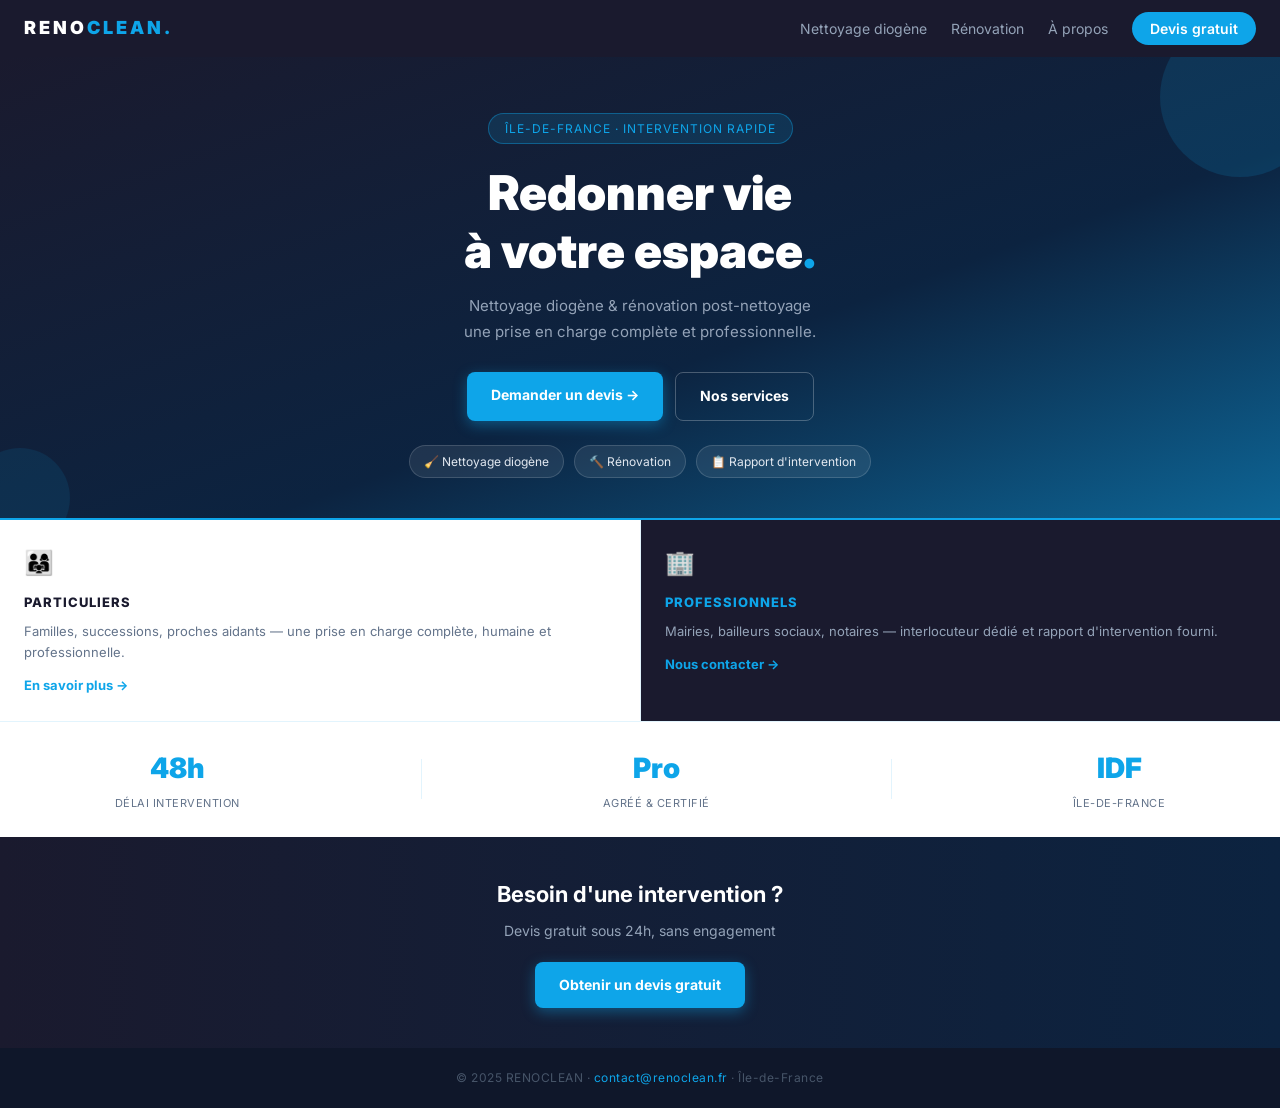
==== index.html @ 9c95c4c8 "init: site RENOCLEAN complet — 5 pages HTML/CSS/JS vanilla" ====
<!DOCTYPE html>
<html lang="fr">
<head>
  <meta charset="UTF-8">
  <meta name="viewport" content="width=device-width, initial-scale=1.0">
  <title>RENOCLEAN — Nettoyage diogène & rénovation en Île-de-France</title>
  <meta name="description" content="RENOCLEAN intervient en Île-de-France pour le nettoyage diogène et la rénovation post-nettoyage. Devis gratuit sous 24h.">
  <link rel="stylesheet" href="css/style.css">
</head>
<body>

  <nav class="nav">
    <a href="index.html" class="nav-logo">RENO<span>CLEAN</span><span>.</span></a>
    <button class="nav-toggle" id="nav-toggle" aria-expanded="false" aria-label="Menu">
      <span></span><span></span><span></span>
    </button>
    <ul class="nav-links" id="nav-menu">
      <li><a href="nettoyage-diogene.html">Nettoyage diogène</a></li>
      <li><a href="renovation.html">Rénovation</a></li>
      <li><a href="a-propos.html">À propos</a></li>
      <li><a href="devis.html" class="nav-cta">Devis gratuit</a></li>
    </ul>
  </nav>

  <section class="hero">
    <div class="hero-deco hero-deco--1"></div>
    <div class="hero-deco hero-deco--2"></div>
    <div class="hero-badge">Île-de-France · Intervention rapide</div>
    <h1 class="hero-title">Redonner vie<br>à votre espace<span>.</span></h1>
    <p class="hero-subtitle">Nettoyage diogène &amp; rénovation post-nettoyage<br>une prise en charge complète et professionnelle.</p>
    <div class="hero-actions">
      <a href="devis.html" class="btn btn--primary">Demander un devis →</a>
      <a href="#services" class="btn btn--outline">Nos services</a>
    </div>
    <div class="hero-tags">
      <span class="tag">🧹 Nettoyage diogène</span>
      <span class="tag">🔨 Rénovation</span>
      <span class="tag">📋 Rapport d'intervention</span>
    </div>
  </section>

  <section class="split" id="services">
    <div class="split-card split-card--light">
      <div class="split-icon">👨‍👩‍👧</div>
      <h2 class="split-title">Particuliers</h2>
      <p class="split-text">Familles, successions, proches aidants — une prise en charge complète, humaine et professionnelle.</p>
      <a href="nettoyage-diogene.html" class="split-link">En savoir plus →</a>
    </div>
    <div class="split-card split-card--dark">
      <div class="split-icon">🏢</div>
      <h2 class="split-title">Professionnels</h2>
      <p class="split-text">Mairies, bailleurs sociaux, notaires — interlocuteur dédié et rapport d'intervention fourni.</p>
      <a href="devis.html" class="split-link">Nous contacter →</a>
    </div>
  </section>

  <section class="stats">
    <div class="stat">
      <span class="stat-value">48h</span>
      <span class="stat-label">Délai intervention</span>
    </div>
    <div class="stat-divider"></div>
    <div class="stat">
      <span class="stat-value">Pro</span>
      <span class="stat-label">Agréé &amp; certifié</span>
    </div>
    <div class="stat-divider"></div>
    <div class="stat">
      <span class="stat-value">IDF</span>
      <span class="stat-label">Île-de-France</span>
    </div>
  </section>

  <section class="cta-section">
    <h2 class="cta-title">Besoin d'une intervention ?</h2>
    <p class="cta-sub">Devis gratuit sous 24h, sans engagement</p>
    <a href="devis.html" class="btn btn--primary">Obtenir un devis gratuit</a>
  </section>

  <footer class="footer">
    © 2025 RENOCLEAN · <a href="mailto:contact@renoclean.fr">contact@renoclean.fr</a> · Île-de-France
  </footer>

  <script src="js/main.js"></script>
</body>
</html>
---- css/style.css ----
@import url('https://fonts.googleapis.com/css2?family=Inter:wght@400;600;700;900&display=swap');

:root {
  --color-dark: #1A1A2E;
  --color-accent: #0EA5E9;
  --color-bg-light: #F0F9FF;
  --color-bg-secondary: #E2F4FD;
  --color-text-muted: #64748b;
  --color-text-light: #94a3b8;
  --font: 'Inter', sans-serif;
  --radius: 8px;
  --radius-pill: 20px;
}

*, *::before, *::after { box-sizing: border-box; margin: 0; padding: 0; }

body {
  font-family: var(--font);
  background: var(--color-bg-light);
  color: var(--color-dark);
  line-height: 1.6;
}

a { text-decoration: none; color: inherit; }
img { max-width: 100%; display: block; }

/* ===== NAV ===== */
.nav {
  background: var(--color-dark);
  padding: 14px 24px;
  display: flex;
  justify-content: space-between;
  align-items: center;
  position: sticky;
  top: 0;
  z-index: 100;
}

.nav-logo {
  color: white;
  font-weight: 900;
  font-size: 18px;
  letter-spacing: 3px;
}

.nav-logo span { color: var(--color-accent); }

.nav-links {
  display: flex;
  gap: 24px;
  align-items: center;
  list-style: none;
}

.nav-links a {
  color: #94a3b8;
  font-size: 14px;
  transition: color 0.2s;
}

.nav-links a:hover { color: white; }

.nav-cta {
  background: var(--color-accent);
  color: white !important;
  font-size: 13px;
  padding: 8px 18px;
  border-radius: var(--radius-pill);
  font-weight: 600;
  transition: opacity 0.2s;
}

.nav-cta:hover { opacity: 0.85; }

.nav-toggle {
  display: none;
  flex-direction: column;
  gap: 5px;
  background: none;
  border: none;
  cursor: pointer;
  padding: 4px;
}

.nav-toggle span {
  display: block;
  width: 24px;
  height: 2px;
  background: white;
  border-radius: 2px;
}

@media (max-width: 768px) {
  .nav-toggle { display: flex; }
  .nav-links {
    display: none;
    flex-direction: column;
    position: absolute;
    top: 56px;
    left: 0;
    right: 0;
    background: var(--color-dark);
    padding: 16px 24px 24px;
    gap: 16px;
  }
  .nav-links.open { display: flex; }
}

/* ===== FOOTER ===== */
.footer {
  background: #0f172a;
  padding: 20px 24px;
  text-align: center;
  color: #475569;
  font-size: 12px;
  letter-spacing: 0.5px;
}

.footer a { color: var(--color-accent); }

/* ===== BOUTONS ===== */
.btn {
  display: inline-block;
  padding: 12px 24px;
  border-radius: var(--radius);
  font-size: 14px;
  font-weight: 700;
  cursor: pointer;
  transition: opacity 0.2s, transform 0.1s;
}
.btn:hover { opacity: 0.88; transform: translateY(-1px); }

.btn--primary {
  background: var(--color-accent);
  color: white;
  box-shadow: 0 4px 14px rgba(14,165,233,0.4);
}

.btn--outline {
  border: 1px solid rgba(255,255,255,0.25);
  color: white;
}

/* ===== HERO (accueil) ===== */
.hero {
  background: linear-gradient(160deg, #1A1A2E 0%, #0c2340 60%, #0EA5E9 140%);
  padding: 56px 24px 40px;
  text-align: center;
  position: relative;
  overflow: hidden;
}

.hero-deco {
  position: absolute;
  border-radius: 50%;
  pointer-events: none;
}
.hero-deco--1 { top: -40px; right: -40px; width: 160px; height: 160px; background: rgba(14,165,233,0.15); }
.hero-deco--2 { bottom: -30px; left: -30px; width: 100px; height: 100px; background: rgba(14,165,233,0.10); }

.hero-badge {
  display: inline-block;
  background: rgba(14,165,233,0.15);
  border: 1px solid rgba(14,165,233,0.4);
  color: var(--color-accent);
  font-size: 12px;
  padding: 5px 16px;
  border-radius: var(--radius-pill);
  letter-spacing: 1px;
  text-transform: uppercase;
  margin-bottom: 20px;
}

.hero-title {
  color: white;
  font-size: clamp(28px, 5vw, 48px);
  font-weight: 900;
  line-height: 1.2;
  position: relative;
}
.hero-title span { color: var(--color-accent); }

.hero-subtitle {
  color: var(--color-text-light);
  font-size: 15px;
  margin-top: 14px;
  line-height: 1.7;
}

.hero-actions {
  display: flex;
  gap: 12px;
  justify-content: center;
  flex-wrap: wrap;
  margin-top: 28px;
}

.hero-tags {
  display: flex;
  gap: 10px;
  justify-content: center;
  flex-wrap: wrap;
  margin-top: 24px;
}

.tag {
  background: rgba(255,255,255,0.08);
  border: 1px solid rgba(255,255,255,0.15);
  color: #e2e8f0;
  font-size: 12px;
  padding: 6px 14px;
  border-radius: var(--radius-pill);
}

/* ===== SPLIT ===== */
.split {
  display: flex;
  border-top: 2px solid var(--color-accent);
}

.split-card { flex: 1; padding: 24px; }
.split-card--light { background: white; border-right: 1px solid var(--color-bg-secondary); }
.split-card--dark  { background: var(--color-dark); }

.split-icon { font-size: 24px; margin-bottom: 10px; }

.split-title { font-size: 13px; font-weight: 800; text-transform: uppercase; letter-spacing: 1px; }
.split-card--light .split-title { color: var(--color-dark); }
.split-card--dark  .split-title { color: var(--color-accent); }

.split-text { font-size: 13px; margin-top: 8px; line-height: 1.6; }
.split-card--light .split-text { color: var(--color-text-muted); }
.split-card--dark  .split-text { color: var(--color-text-light); }

.split-link { display: inline-block; margin-top: 12px; color: var(--color-accent); font-size: 13px; font-weight: 700; }

/* ===== STATS ===== */
.stats {
  background: white;
  padding: 24px;
  display: flex;
  justify-content: space-around;
  align-items: center;
  border-top: 1px solid var(--color-bg-secondary);
}

.stat { text-align: center; }
.stat-value { display: block; font-size: 28px; font-weight: 900; color: var(--color-accent); }
.stat-label { display: block; font-size: 11px; color: var(--color-text-muted); text-transform: uppercase; letter-spacing: 0.5px; margin-top: 4px; }
.stat-divider { width: 1px; height: 40px; background: var(--color-bg-secondary); }

/* ===== CTA SECTION ===== */
.cta-section {
  background: linear-gradient(90deg, #1A1A2E, #0c2340);
  padding: 40px 24px;
  text-align: center;
}

.cta-title { color: white; font-size: 22px; font-weight: 700; }
.cta-sub { color: var(--color-text-light); font-size: 14px; margin-top: 8px; }
.cta-section .btn--primary { margin-top: 20px; }

/* ===== PAGE INTÉRIEURE ===== */
.hero-inner {
  background: linear-gradient(160deg, #1A1A2E 0%, #0c2340 100%);
  padding: 48px 24px 40px;
  text-align: center;
}

.hero-inner h1 { color: white; font-size: clamp(24px, 4vw, 40px); font-weight: 900; }
.hero-inner h1 span { color: var(--color-accent); }
.hero-inner p { color: var(--color-text-light); margin-top: 12px; font-size: 15px; max-width: 520px; margin-left: auto; margin-right: auto; }

.page-section { max-width: 800px; margin: 0 auto; padding: 48px 24px; }

.section-label {
  font-size: 11px;
  font-weight: 700;
  text-transform: uppercase;
  letter-spacing: 2px;
  color: var(--color-accent);
  margin-bottom: 12px;
}

.section-title { font-size: clamp(20px, 3vw, 28px); font-weight: 800; color: var(--color-dark); margin-bottom: 24px; }

/* ===== STEPS ===== */
.steps { display: flex; flex-direction: column; gap: 20px; }

.step {
  display: flex;
  gap: 16px;
  align-items: flex-start;
  background: white;
  border-radius: var(--radius);
  padding: 20px;
  border-left: 3px solid var(--color-accent);
}

.step-number {
  background: var(--color-accent);
  color: white;
  font-weight: 900;
  font-size: 14px;
  width: 32px;
  height: 32px;
  border-radius: 50%;
  display: flex;
  align-items: center;
  justify-content: center;
  flex-shrink: 0;
}

.step-content h3 { font-size: 15px; font-weight: 700; color: var(--color-dark); }
.step-content p  { font-size: 13px; color: var(--color-text-muted); margin-top: 4px; }

/* ===== FAQ ===== */
.faq { display: flex; flex-direction: column; gap: 12px; }

.faq-item {
  background: white;
  border-radius: var(--radius);
  padding: 18px 20px;
  border: 1px solid var(--color-bg-secondary);
}

.faq-item h3 { font-size: 14px; font-weight: 700; color: var(--color-dark); }
.faq-item p  { font-size: 13px; color: var(--color-text-muted); margin-top: 6px; line-height: 1.6; }

/* ===== CARDS SERVICES ===== */
.cards-grid {
  display: grid;
  grid-template-columns: repeat(auto-fit, minmax(220px, 1fr));
  gap: 16px;
}

.card {
  background: white;
  border-radius: var(--radius);
  padding: 20px;
  border: 1px solid var(--color-bg-secondary);
  transition: box-shadow 0.2s;
}

.card:hover { box-shadow: 0 4px 20px rgba(14,165,233,0.12); }
.card-icon { font-size: 28px; margin-bottom: 12px; }
.card h3 { font-size: 15px; font-weight: 700; color: var(--color-dark); }
.card p  { font-size: 13px; color: var(--color-text-muted); margin-top: 6px; line-height: 1.6; }

/* ===== FORMULAIRE ===== */
.form { display: flex; flex-direction: column; gap: 16px; max-width: 600px; }
.form-group { display: flex; flex-direction: column; gap: 6px; }

.form-group label { font-size: 13px; font-weight: 600; color: var(--color-dark); }

.form-group input,
.form-group select,
.form-group textarea {
  padding: 12px 14px;
  border: 1px solid #cbd5e1;
  border-radius: var(--radius);
  font-family: var(--font);
  font-size: 14px;
  color: var(--color-dark);
  background: white;
  transition: border-color 0.2s;
  width: 100%;
}

.form-group input:focus,
.form-group select:focus,
.form-group textarea:focus {
  outline: none;
  border-color: var(--color-accent);
  box-shadow: 0 0 0 3px rgba(14,165,233,0.1);
}

.form-group textarea { resize: vertical; min-height: 100px; }

.form-row { display: grid; grid-template-columns: 1fr 1fr; gap: 16px; }
@media (max-width: 600px) { .form-row { grid-template-columns: 1fr; } }

.form-submit { margin-top: 8px; align-self: flex-start; }

.form-success {
  display: none;
  background: #dcfce7;
  border: 1px solid #86efac;
  color: #166534;
  padding: 16px 20px;
  border-radius: var(--radius);
  font-size: 14px;
  font-weight: 600;
}
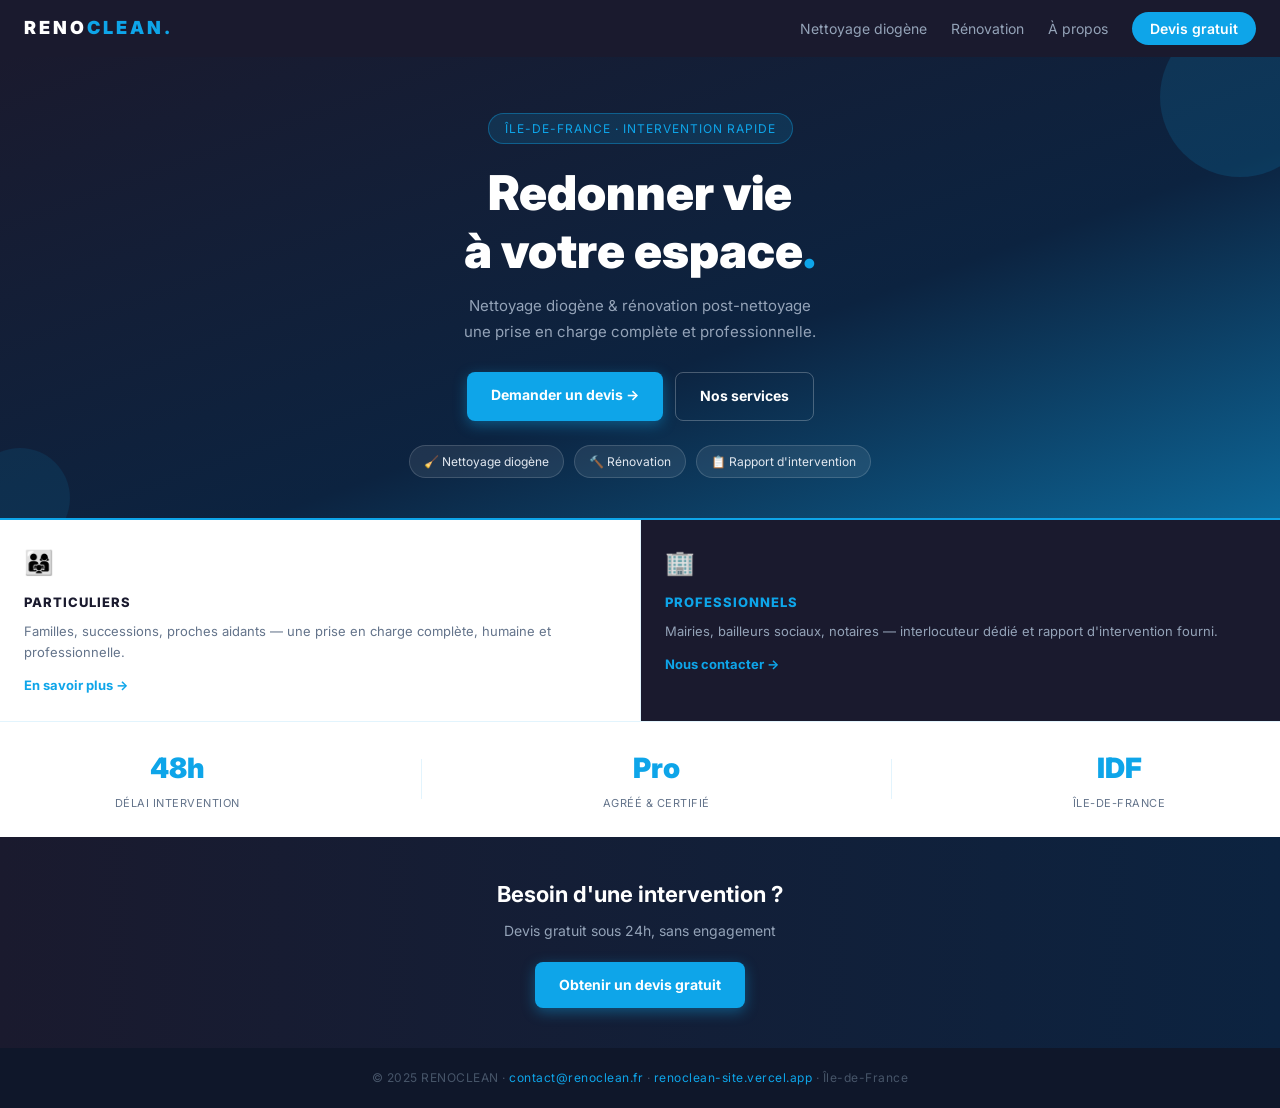
==== commit 094ad880: "chore: URL Vercel dans le footer de toutes les pages" ====
--- a/index.html
+++ b/index.html
@@ -78,7 +78,7 @@
   </section>
 
   <footer class="footer">
-    © 2025 RENOCLEAN · <a href="mailto:contact@renoclean.fr">contact@renoclean.fr</a> · Île-de-France
+    © 2025 RENOCLEAN · <a href="mailto:contact@renoclean.fr">contact@renoclean.fr</a> · <a href="https://renoclean-site.vercel.app">renoclean-site.vercel.app</a> · Île-de-France
   </footer>
 
   <script src="js/main.js"></script>
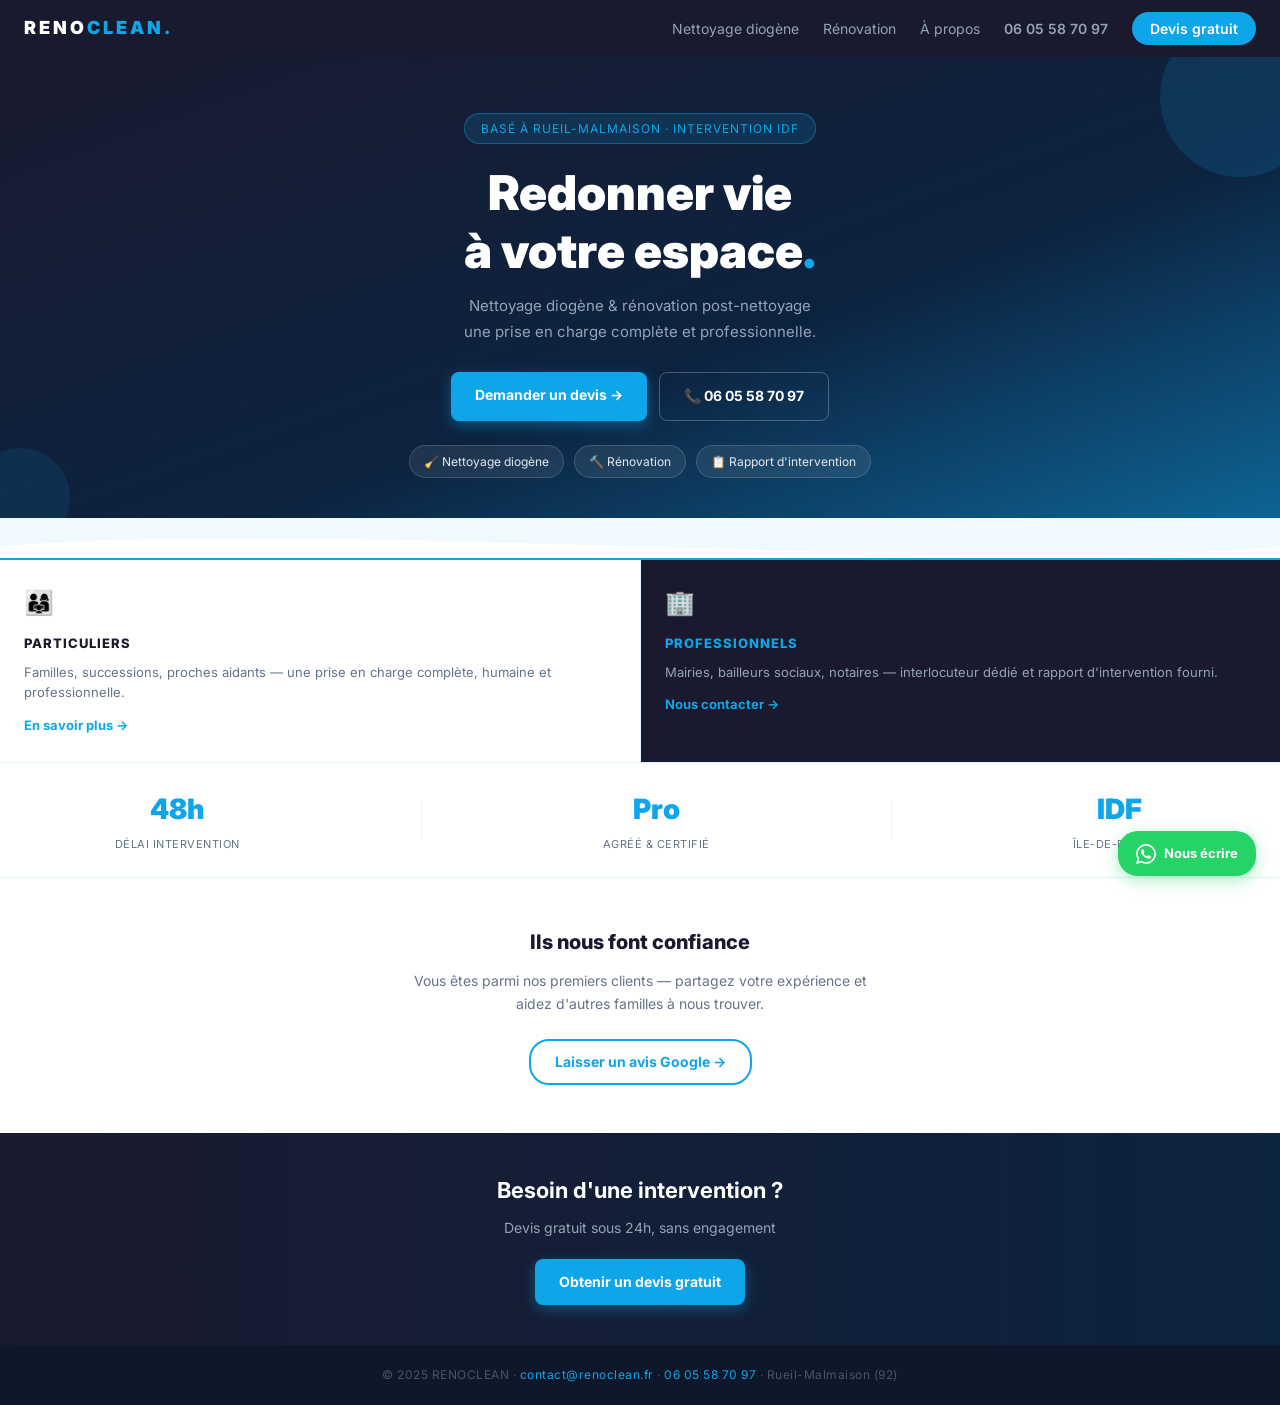
==== commit 7f74b508: "feat(v2): contenu réel, SEO, animations, WhatsApp, responsive mobile - Tel 06 05 58 70 97 cliquable " ====
--- a/index.html
+++ b/index.html
@@ -3,12 +3,42 @@
 <head>
   <meta charset="UTF-8">
   <meta name="viewport" content="width=device-width, initial-scale=1.0">
-  <title>RENOCLEAN — Nettoyage diogène & rénovation en Île-de-France</title>
-  <meta name="description" content="RENOCLEAN intervient en Île-de-France pour le nettoyage diogène et la rénovation post-nettoyage. Devis gratuit sous 24h.">
+  <title>RENOCLEAN Rueil-Malmaison — Nettoyage diogène & rénovation Île-de-France</title>
+  <meta name="description" content="RENOCLEAN, spécialiste du nettoyage diogène et de la rénovation post-nettoyage en Île-de-France. Basé à Rueil-Malmaison (92). Devis gratuit sous 24h, intervention rapide.">
+  <meta name="keywords" content="nettoyage diogène, nettoyage encombrement, remise en état logement, Rueil-Malmaison, Île-de-France, 92, nettoyage insalubrité, rénovation appartement">
+  <link rel="canonical" href="https://renoclean-site.vercel.app/">
+  <meta name="google-site-verification" content="A_REMPLIR">
+  <!-- Pixel Meta — à activer lors du lancement des campagnes
+  <script>
+    !function(f,b,e,v,n,t,s){if(f.fbq)return;n=f.fbq=function(){n.callMethod?n.callMethod.apply(n,arguments):n.queue.push(arguments)};if(!f._fbq)f._fbq=n;n.push=n;n.loaded=!0;n.version='2.0';n.queue=[];t=b.createElement(e);t.async=!0;t.src=v;s=b.getElementsByTagName(e)[0];s.parentNode.insertBefore(t,s)}(window,document,'script','https://connect.facebook.net/en_US/fbevents.js');
+    fbq('init', 'PIXEL_ID_A_REMPLIR');
+    fbq('track', 'PageView');
+  </script>
+  -->
+  <script type="application/ld+json">
+  {
+    "@context": "https://schema.org",
+    "@type": "LocalBusiness",
+    "name": "RENOCLEAN",
+    "telephone": "+33605587097",
+    "email": "contact@renoclean.fr",
+    "address": {
+      "@type": "PostalAddress",
+      "addressLocality": "Rueil-Malmaison",
+      "postalCode": "92500",
+      "addressCountry": "FR"
+    },
+    "areaServed": "Île-de-France",
+    "url": "https://renoclean-site.vercel.app",
+    "priceRange": "Sur devis",
+    "description": "Spécialiste du nettoyage diogène et de la rénovation post-nettoyage en Île-de-France."
+  }
+  </script>
   <link rel="stylesheet" href="css/style.css">
 </head>
 <body>
 
+  <!-- NAV -->
   <nav class="nav">
     <a href="index.html" class="nav-logo">RENO<span>CLEAN</span><span>.</span></a>
     <button class="nav-toggle" id="nav-toggle" aria-expanded="false" aria-label="Menu">
@@ -18,19 +48,21 @@
       <li><a href="nettoyage-diogene.html">Nettoyage diogène</a></li>
       <li><a href="renovation.html">Rénovation</a></li>
       <li><a href="a-propos.html">À propos</a></li>
-      <li><a href="devis.html" class="nav-cta">Devis gratuit</a></li>
+      <li><a href="tel:+33605587097" class="nav-tel">06 05 58 70 97</a></li>
+      <li><a href="devis.html" class="nav-cta btn--pulse">Devis gratuit</a></li>
     </ul>
   </nav>
 
+  <!-- HERO -->
   <section class="hero">
     <div class="hero-deco hero-deco--1"></div>
     <div class="hero-deco hero-deco--2"></div>
-    <div class="hero-badge">Île-de-France · Intervention rapide</div>
+    <div class="hero-badge">Basé à Rueil-Malmaison · Intervention IDF</div>
     <h1 class="hero-title">Redonner vie<br>à votre espace<span>.</span></h1>
     <p class="hero-subtitle">Nettoyage diogène &amp; rénovation post-nettoyage<br>une prise en charge complète et professionnelle.</p>
     <div class="hero-actions">
-      <a href="devis.html" class="btn btn--primary">Demander un devis →</a>
-      <a href="#services" class="btn btn--outline">Nos services</a>
+      <a href="devis.html" class="btn btn--primary btn--pulse">Demander un devis →</a>
+      <a href="tel:+33605587097" class="btn btn--outline">📞 06 05 58 70 97</a>
     </div>
     <div class="hero-tags">
       <span class="tag">🧹 Nettoyage diogène</span>
@@ -39,7 +71,15 @@
     </div>
   </section>
 
-  <section class="split" id="services">
+  <!-- WAVE -->
+  <span class="wave-divider">
+    <svg viewBox="0 0 1440 48" xmlns="http://www.w3.org/2000/svg" preserveAspectRatio="none">
+      <path d="M0,32 C360,0 1080,64 1440,32 L1440,48 L0,48 Z" fill="#ffffff"/>
+    </svg>
+  </span>
+
+  <!-- SPLIT particuliers / pros -->
+  <section class="split fade-in" id="services">
     <div class="split-card split-card--light">
       <div class="split-icon">👨‍👩‍👧</div>
       <h2 class="split-title">Particuliers</h2>
@@ -54,9 +94,10 @@
     </div>
   </section>
 
-  <section class="stats">
+  <!-- CHIFFRES CLÉS -->
+  <section class="stats fade-in">
     <div class="stat">
-      <span class="stat-value">48h</span>
+      <span class="stat-value counter" data-target="48" data-suffix="h">48h</span>
       <span class="stat-label">Délai intervention</span>
     </div>
     <div class="stat-divider"></div>
@@ -71,15 +112,44 @@
     </div>
   </section>
 
-  <section class="cta-section">
+  <!-- TÉMOIGNAGES -->
+  <section class="testimonials fade-in">
+    <h2 class="testimonials-title">Ils nous font confiance</h2>
+    <p class="testimonials-sub">Vous êtes parmi nos premiers clients — partagez votre expérience et aidez d'autres familles à nous trouver.</p>
+    <a href="https://g.page/r/A_REMPLIR/review" class="testimonials-cta" target="_blank" rel="noopener">Laisser un avis Google →</a>
+  </section>
+
+  <!-- GALERIE AVANT/APRÈS (cachée jusqu'à avoir des photos) -->
+  <section class="page-section hidden" id="galerie">
+    <p class="section-label">Avant / Après</p>
+    <h2 class="section-title">Nos interventions</h2>
+    <div class="gallery-grid">
+      <div class="gallery-item">
+        <div class="gallery-placeholder">Photo avant — à ajouter</div>
+      </div>
+      <div class="gallery-item">
+        <div class="gallery-placeholder">Photo après — à ajouter</div>
+      </div>
+    </div>
+  </section>
+
+  <!-- CTA FINAL -->
+  <section class="cta-section fade-in">
     <h2 class="cta-title">Besoin d'une intervention ?</h2>
     <p class="cta-sub">Devis gratuit sous 24h, sans engagement</p>
-    <a href="devis.html" class="btn btn--primary">Obtenir un devis gratuit</a>
+    <a href="devis.html" class="btn btn--primary btn--pulse">Obtenir un devis gratuit</a>
   </section>
 
+  <!-- FOOTER -->
   <footer class="footer">
-    © 2025 RENOCLEAN · <a href="mailto:contact@renoclean.fr">contact@renoclean.fr</a> · <a href="https://renoclean-site.vercel.app">renoclean-site.vercel.app</a> · Île-de-France
+    © 2025 RENOCLEAN · <a href="mailto:contact@renoclean.fr">contact@renoclean.fr</a> · <a href="tel:+33605587097">06 05 58 70 97</a> · Rueil-Malmaison (92)
   </footer>
+
+  <!-- WHATSAPP FLOTTANT -->
+  <a href="https://wa.me/33605587097?text=Bonjour%2C%20je%20souhaite%20un%20devis%20pour%20un%20nettoyage%20diog%C3%A8ne" class="whatsapp-float" target="_blank" rel="noopener" aria-label="Nous écrire sur WhatsApp">
+    <svg viewBox="0 0 24 24" fill="currentColor" xmlns="http://www.w3.org/2000/svg"><path d="M17.472 14.382c-.297-.149-1.758-.867-2.03-.967-.273-.099-.471-.148-.67.15-.197.297-.767.966-.94 1.164-.173.199-.347.223-.644.075-.297-.15-1.255-.463-2.39-1.475-.883-.788-1.48-1.761-1.653-2.059-.173-.297-.018-.458.13-.606.134-.133.298-.347.446-.52.149-.174.198-.298.298-.497.099-.198.05-.371-.025-.52-.075-.149-.669-1.612-.916-2.207-.242-.579-.487-.5-.669-.51-.173-.008-.371-.01-.57-.01-.198 0-.52.074-.792.372-.272.297-1.04 1.016-1.04 2.479 0 1.462 1.065 2.875 1.213 3.074.149.198 2.096 3.2 5.077 4.487.709.306 1.262.489 1.694.625.712.227 1.36.195 1.871.118.571-.085 1.758-.719 2.006-1.413.248-.694.248-1.289.173-1.413-.074-.124-.272-.198-.57-.347m-5.421 7.403h-.004a9.87 9.87 0 01-5.031-1.378l-.361-.214-3.741.982.998-3.648-.235-.374a9.86 9.86 0 01-1.51-5.26c.001-5.45 4.436-9.884 9.888-9.884 2.64 0 5.122 1.03 6.988 2.898a9.825 9.825 0 012.893 6.994c-.003 5.45-4.437 9.884-9.885 9.884m8.413-18.297A11.815 11.815 0 0012.05 0C5.495 0 .16 5.335.157 11.892c0 2.096.547 4.142 1.588 5.945L.057 24l6.305-1.654a11.882 11.882 0 005.683 1.448h.005c6.554 0 11.89-5.335 11.893-11.893a11.821 11.821 0 00-3.48-8.413z"/></svg>
+    Nous écrire
+  </a>
 
   <script src="js/main.js"></script>
 </body>
--- a/css/style.css
+++ b/css/style.css
@@ -104,6 +104,7 @@
     gap: 16px;
   }
   .nav-links.open { display: flex; }
+  .nav-tel { font-size: 15px; }
 }
 
 /* ===== FOOTER ===== */
@@ -392,3 +393,186 @@
   font-size: 14px;
   font-weight: 600;
 }
+
+/* ===== ANIMATIONS SCROLL ===== */
+.fade-in {
+  opacity: 0;
+  transform: translateY(24px);
+  transition: opacity 0.6s ease, transform 0.6s ease;
+}
+.fade-in.visible {
+  opacity: 1;
+  transform: translateY(0);
+}
+
+/* ===== NAV SHADOW AU SCROLL ===== */
+.nav--scrolled {
+  box-shadow: 0 2px 20px rgba(0,0,0,0.3);
+}
+
+/* ===== PULSE CTA ===== */
+@keyframes pulse {
+  0%   { box-shadow: 0 4px 14px rgba(14,165,233,0.4); }
+  50%  { box-shadow: 0 4px 28px rgba(14,165,233,0.7); }
+  100% { box-shadow: 0 4px 14px rgba(14,165,233,0.4); }
+}
+.btn--pulse { animation: pulse 2.5s infinite; }
+
+/* ===== WAVE DIVIDER ===== */
+.wave-divider {
+  display: block;
+  width: 100%;
+  overflow: hidden;
+  line-height: 0;
+  margin-bottom: -2px;
+}
+.wave-divider svg { display: block; width: 100%; }
+
+/* ===== WHATSAPP FLOTTANT ===== */
+.whatsapp-float {
+  position: fixed;
+  bottom: 24px;
+  right: 24px;
+  z-index: 999;
+  display: flex;
+  align-items: center;
+  gap: 8px;
+  background: #25D366;
+  color: white;
+  padding: 12px 18px;
+  border-radius: var(--radius-pill);
+  font-size: 13px;
+  font-weight: 700;
+  box-shadow: 0 4px 16px rgba(37,211,102,0.4);
+  transition: transform 0.2s, box-shadow 0.2s;
+  text-decoration: none;
+}
+.whatsapp-float:hover {
+  transform: translateY(-2px);
+  box-shadow: 0 6px 24px rgba(37,211,102,0.5);
+  color: white;
+}
+.whatsapp-float svg { width: 20px; height: 20px; flex-shrink: 0; }
+
+/* ===== SECTION TÉMOIGNAGES ===== */
+.testimonials {
+  background: white;
+  padding: 48px 24px;
+  text-align: center;
+  border-top: 1px solid var(--color-bg-secondary);
+}
+.testimonials-title { font-size: 20px; font-weight: 800; color: var(--color-dark); margin-bottom: 12px; }
+.testimonials-sub { font-size: 14px; color: var(--color-text-muted); margin-bottom: 24px; max-width: 480px; margin-left: auto; margin-right: auto; }
+.testimonials-cta {
+  display: inline-block;
+  border: 2px solid var(--color-accent);
+  color: var(--color-accent);
+  padding: 10px 24px;
+  border-radius: var(--radius-pill);
+  font-weight: 700;
+  font-size: 14px;
+  transition: background 0.2s, color 0.2s;
+}
+.testimonials-cta:hover { background: var(--color-accent); color: white; }
+
+/* ===== TEL NAV ===== */
+.nav-tel {
+  color: #94a3b8;
+  font-size: 13px;
+  font-weight: 600;
+  transition: color 0.2s;
+}
+.nav-tel:hover { color: white; }
+
+/* ===== ENCART TEL DEVIS ===== */
+.tel-banner {
+  background: var(--color-bg-secondary);
+  border-left: 3px solid var(--color-accent);
+  border-radius: var(--radius);
+  padding: 14px 20px;
+  margin-bottom: 24px;
+  font-size: 14px;
+  color: var(--color-dark);
+}
+.tel-banner a { color: var(--color-accent); font-weight: 700; }
+
+/* ===== ZONES INTERVENTION ===== */
+.zones-grid {
+  display: flex;
+  flex-wrap: wrap;
+  gap: 10px;
+  margin-top: 16px;
+}
+.zone-badge {
+  background: var(--color-bg-secondary);
+  color: var(--color-dark);
+  font-size: 12px;
+  font-weight: 600;
+  padding: 6px 14px;
+  border-radius: var(--radius-pill);
+  border: 1px solid #cbd5e1;
+}
+
+/* ===== GALERIE AVANT/APRÈS (cachée) ===== */
+.hidden { display: none !important; }
+
+.gallery-grid {
+  display: grid;
+  grid-template-columns: repeat(auto-fit, minmax(280px, 1fr));
+  gap: 20px;
+}
+.gallery-item { border-radius: var(--radius); overflow: hidden; }
+.gallery-placeholder {
+  background: var(--color-bg-secondary);
+  height: 200px;
+  display: flex;
+  align-items: center;
+  justify-content: center;
+  color: var(--color-text-muted);
+  font-size: 13px;
+  border: 2px dashed #cbd5e1;
+  border-radius: var(--radius);
+}
+
+/* ===== HOVER CARDS ===== */
+.card {
+  transition: box-shadow 0.2s, transform 0.2s;
+}
+.card:hover {
+  box-shadow: 0 8px 24px rgba(14,165,233,0.15);
+  transform: translateY(-4px);
+}
+
+/* ===== RESPONSIVE MOBILE ===== */
+@media (max-width: 600px) {
+  .hero { padding: 40px 16px 32px; }
+  .hero-title { font-size: 28px; }
+  .hero-actions { flex-direction: column; align-items: center; }
+  .hero-actions .btn { width: 100%; text-align: center; }
+
+  .split { flex-direction: column; }
+  .split-card--light { border-right: none; border-bottom: 1px solid var(--color-bg-secondary); }
+
+  .stats { flex-direction: column; gap: 20px; padding: 28px 16px; }
+  .stat-divider { width: 40px; height: 1px; }
+
+  .page-section { padding: 32px 16px; }
+
+  .cards-grid { grid-template-columns: 1fr; }
+
+  .cta-section { padding: 32px 16px; }
+  .cta-title { font-size: 18px; }
+
+  .testimonials { padding: 32px 16px; }
+
+  .whatsapp-float { bottom: 16px; right: 16px; padding: 10px 14px; font-size: 12px; }
+  .whatsapp-float svg { width: 18px; height: 18px; }
+
+  .step { padding: 14px 16px; gap: 12px; }
+  .faq-item { padding: 14px 16px; }
+
+  .hero-inner { padding: 36px 16px 28px; }
+  .hero-inner h1 { font-size: 22px; }
+
+  .zone-badge { font-size: 11px; padding: 5px 12px; }
+}
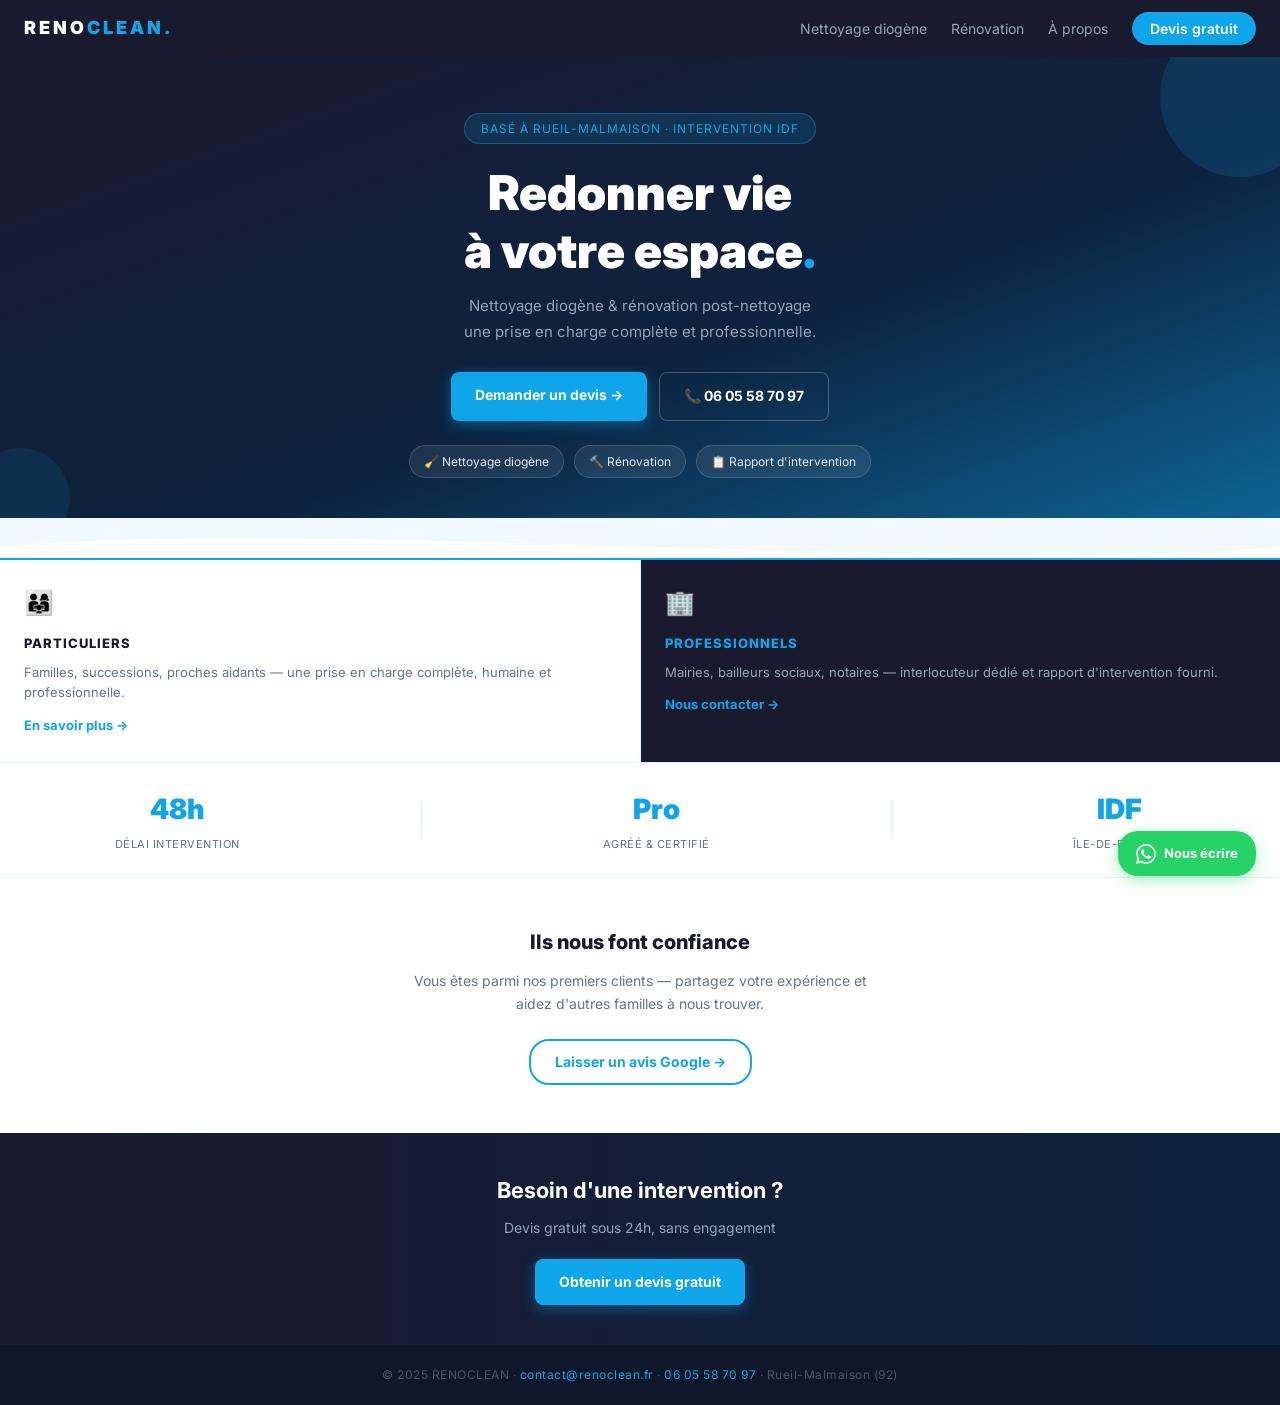
==== commit be009267: "fix: retirer le numéro de téléphone de la barre de navigation" ====
--- a/index.html
+++ b/index.html
@@ -48,7 +48,6 @@
       <li><a href="nettoyage-diogene.html">Nettoyage diogène</a></li>
       <li><a href="renovation.html">Rénovation</a></li>
       <li><a href="a-propos.html">À propos</a></li>
-      <li><a href="tel:+33605587097" class="nav-tel">06 05 58 70 97</a></li>
       <li><a href="devis.html" class="nav-cta btn--pulse">Devis gratuit</a></li>
     </ul>
   </nav>
